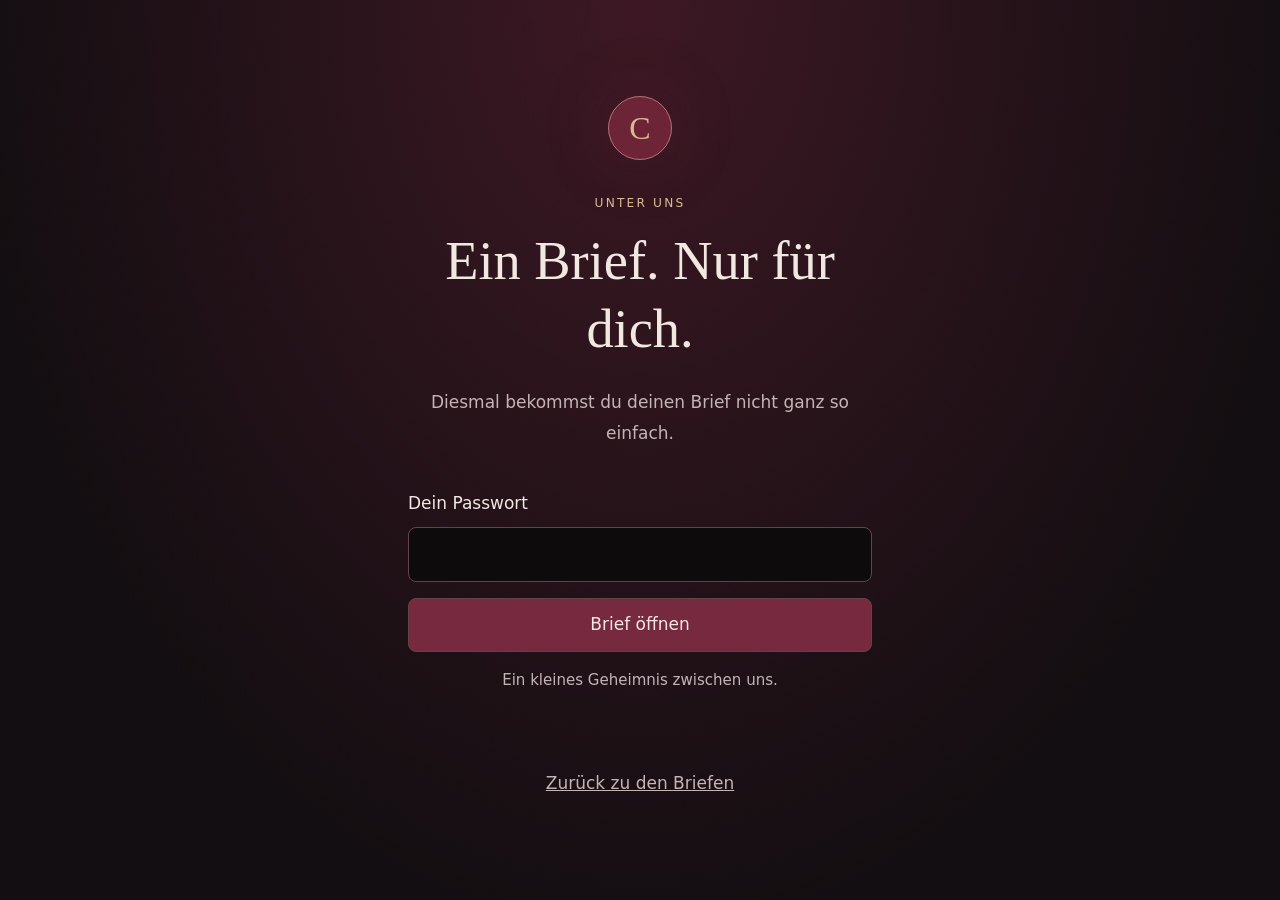
==== letter/private/index.html @ f63b14c3 "29.09 und preperation for Spicy Letter." ====
<!doctype html>
<html lang="de">
<head>
  <meta charset="utf-8">
  <meta name="viewport" content="width=device-width, initial-scale=1">
  <meta name="robots" content="noindex, nofollow, noarchive">
  <meta name="referrer" content="no-referrer">
  <meta name="theme-color" content="#130e11">
  <meta http-equiv="Content-Security-Policy" content="default-src 'none'; script-src 'self'; style-src 'self'; connect-src 'self'; img-src blob:; base-uri 'none'; form-action 'none'; object-src 'none'">
  <title>Ein Brief</title>
  <link rel="stylesheet" href="./private.css">
  <script type="module" src="./private.js"></script>
</head>
<body>
  <main>
    <section id="gate" class="gate" aria-labelledby="gate-title">
      <div class="seal" aria-hidden="true">C</div>
      <p class="eyebrow">Unter uns</p>
      <h1 id="gate-title">Ein Brief. Nur für dich.</h1>
      <p class="muted">Diesmal bekommst du deinen Brief nicht ganz so einfach.</p>
      <form id="unlock-form">
        <label for="password">Dein Passwort</label>
        <input id="password" name="password" type="password" autocomplete="off" autocapitalize="none" spellcheck="false" required maxlength="1024" aria-describedby="status">
        <button id="open" type="submit" disabled>Brief öffnen</button>
      </form>
      <p id="status" role="status" aria-live="polite">Der Umschlag wird vorbereitet …</p>
      <div id="hints"></div>
      <a class="back" href="../../">Zurück zu den Briefen</a>
    </section>
    <section id="reader" hidden aria-label="Geöffneter Brief">
      <div class="toolbar"><span class="eyebrow">Nur für dich</span><button id="lock" class="secondary" type="button">Brief schließen</button></div>
      <article id="letter"></article>
      <p class="endmark" aria-hidden="true">✦</p>
    </section>
  </main>
  <noscript>Bitte aktiviere JavaScript, um den verschlüsselten Brief zu öffnen.</noscript>
</body>
</html>
---- letter/private/private.css ----
:root { color-scheme: dark; --bg: #130e11; --text: #f1e8e2; --muted: #c3b4b6; --gold: #d9bb93; --line: #62434a; }
* { box-sizing: border-box; }
[hidden] { display: none !important; }
html { min-height: 100%; scroll-behavior: smooth; }
body { margin: 0; background: radial-gradient(ellipse at 50% 0, #3d1824, transparent 42rem), var(--bg); color: var(--text); font-family: system-ui, sans-serif; font-size: 1.0625rem; line-height: 1.85; }
main { width: min(100% - 2rem, 43rem); margin: auto; padding: clamp(2rem, 8vw, 6rem) 0; }
.gate { max-width: 29rem; margin: auto; text-align: center; }
.seal { display: grid; place-items: center; width: 4rem; height: 4rem; margin: 0 auto 2rem; border: 1px solid #b3727b; border-radius: 50%; background: #6d2437; color: var(--gold); font: 2rem Georgia, serif; box-shadow: 0 0 4rem #78233b40; }
h1, h2, h3 { font-family: "Palatino Linotype", Georgia, serif; font-weight: 400; line-height: 1.25; overflow-wrap: anywhere; }
h1 { font-size: clamp(2.1rem, 7vw, 3.4rem); margin: .5rem 0 1.5rem; }
h2 { font-size: clamp(1.8rem, 6vw, 2.6rem); }
.eyebrow { color: var(--gold); font-size: .76rem; letter-spacing: .18em; text-transform: uppercase; }
.muted, .back, figcaption { color: var(--muted); }
form { margin-top: 2.4rem; text-align: left; }
label { display: block; margin-bottom: .5rem; }
input, button { font: inherit; min-height: 48px; border: 1px solid var(--line); border-radius: .5rem; }
input { width: 100%; min-width: 0; padding: .65rem .9rem; background: #0e0b0d; color: var(--text); }
button { padding: .65rem 1rem; background: #772940; color: var(--text); cursor: pointer; }
form button { width: 100%; margin-top: 1rem; }
button:hover { background: #91334d; }
button:disabled { opacity: .6; cursor: wait; }
:focus-visible { outline: 3px solid var(--gold); outline-offset: 5px; }
#status { min-height: 3.6em; font-size: .94rem; color: var(--muted); }
details { text-align: left; border-top: 1px solid var(--line); padding: .6rem 0; }
summary { cursor: pointer; padding: .3rem; color: var(--gold); }
.back { display: inline-block; margin-top: 2rem; }
.toolbar { display: flex; align-items: center; justify-content: space-between; flex-wrap: wrap; gap: 1rem; margin-bottom: 3rem; }
.secondary { background: #24181e; }
.chapter { margin-top: 4rem; padding-top: 2rem; border-top: 1px solid var(--line); }
.copy { white-space: pre-wrap; overflow-wrap: anywhere; margin: 1.4rem 0; }
figure { margin: 2.5rem auto; max-width: 30rem; }
figure img { display: block; width: 100%; height: auto; border-radius: .5rem; }
figure button { width: 100%; margin-top: .7rem; }
figcaption { font-size: .9rem; margin: .6rem 0; }
.private-audio { margin: 2.5rem 0; padding: 1.1rem; border: 1px solid var(--line); border-radius: .5rem; background: #1c1217; }
.private-audio button, .private-audio audio { width: 100%; }
.audio-caption { margin: .8rem 0 0; color: var(--muted); font-size: .9rem; }
.endmark { text-align: center; color: var(--gold); margin-top: 4rem; }
#reader { animation: appear .7s ease both; }
@keyframes appear { from { opacity: 0; transform: translateY(8px); } to { opacity: 1; transform: translateY(0); } }
@media (prefers-reduced-motion: reduce) { html { scroll-behavior: auto; } #reader { animation: none; } }
@media print { body > * { display: none !important; } }
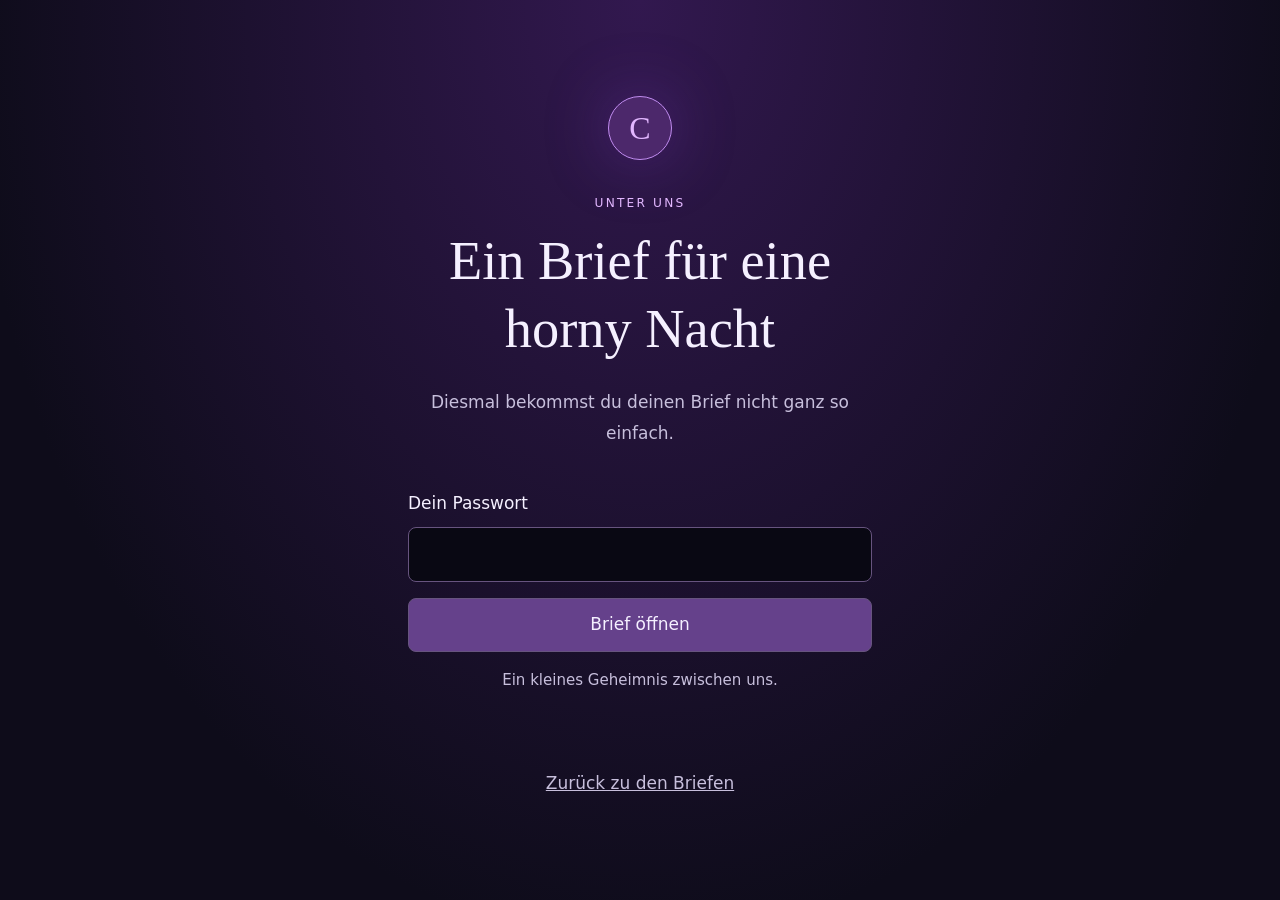
==== commit f8328d56: "02 Oktober" ====
--- a/letter/private/index.html
+++ b/letter/private/index.html
@@ -5,10 +5,10 @@
   <meta name="viewport" content="width=device-width, initial-scale=1">
   <meta name="robots" content="noindex, nofollow, noarchive">
   <meta name="referrer" content="no-referrer">
-  <meta name="theme-color" content="#130e11">
-  <meta http-equiv="Content-Security-Policy" content="default-src 'none'; script-src 'self'; style-src 'self'; connect-src 'self'; img-src blob:; base-uri 'none'; form-action 'none'; object-src 'none'">
+  <meta name="theme-color" content="#0e0c1a">
+  <meta http-equiv="Content-Security-Policy" content="default-src 'none'; script-src 'self'; style-src 'self'; connect-src 'self'; img-src blob:; media-src blob:; base-uri 'none'; form-action 'none'; object-src 'none'">
   <title>Ein Brief</title>
-  <link rel="stylesheet" href="./private.css">
+  <link rel="stylesheet" href="./private.css?v=2026-10-02-v2">
   <script type="module" src="./private.js"></script>
 </head>
 <body>
@@ -16,7 +16,7 @@
     <section id="gate" class="gate" aria-labelledby="gate-title">
       <div class="seal" aria-hidden="true">C</div>
       <p class="eyebrow">Unter uns</p>
-      <h1 id="gate-title">Ein Brief. Nur für dich.</h1>
+      <h1 id="gate-title">Ein Brief für eine horny Nacht</h1>
       <p class="muted">Diesmal bekommst du deinen Brief nicht ganz so einfach.</p>
       <form id="unlock-form">
         <label for="password">Dein Passwort</label>
@@ -25,7 +25,7 @@
       </form>
       <p id="status" role="status" aria-live="polite">Der Umschlag wird vorbereitet …</p>
       <div id="hints"></div>
-      <a class="back" href="../../">Zurück zu den Briefen</a>
+      <a class="back" href="../../index.html">Zurück zu den Briefen</a>
     </section>
     <section id="reader" hidden aria-label="Geöffneter Brief">
       <div class="toolbar"><span class="eyebrow">Nur für dich</span><button id="lock" class="secondary" type="button">Brief schließen</button></div>
--- a/letter/private/private.css
+++ b/letter/private/private.css
@@ -1,11 +1,11 @@
-:root { color-scheme: dark; --bg: #130e11; --text: #f1e8e2; --muted: #c3b4b6; --gold: #d9bb93; --line: #62434a; }
+:root { color-scheme: dark; --bg: #0e0c1a; --text: #f5f0ff; --muted: #c7bfdc; --gold: #e2b7ff; --line: #67547f; }
 * { box-sizing: border-box; }
 [hidden] { display: none !important; }
 html { min-height: 100%; scroll-behavior: smooth; }
-body { margin: 0; background: radial-gradient(ellipse at 50% 0, #3d1824, transparent 42rem), var(--bg); color: var(--text); font-family: system-ui, sans-serif; font-size: 1.0625rem; line-height: 1.85; }
+body { margin: 0; background: radial-gradient(ellipse at 50% 0, #32184f, transparent 42rem), var(--bg); color: var(--text); font-family: system-ui, sans-serif; font-size: 1.0625rem; line-height: 1.85; }
 main { width: min(100% - 2rem, 43rem); margin: auto; padding: clamp(2rem, 8vw, 6rem) 0; }
 .gate { max-width: 29rem; margin: auto; text-align: center; }
-.seal { display: grid; place-items: center; width: 4rem; height: 4rem; margin: 0 auto 2rem; border: 1px solid #b3727b; border-radius: 50%; background: #6d2437; color: var(--gold); font: 2rem Georgia, serif; box-shadow: 0 0 4rem #78233b40; }
+.seal { display: grid; place-items: center; width: 4rem; height: 4rem; margin: 0 auto 2rem; border: 1px solid #c18cf0; border-radius: 50%; background: #4c286b; color: var(--gold); font: 2rem Georgia, serif; box-shadow: 0 0 4rem #7b3dbf66; }
 h1, h2, h3 { font-family: "Palatino Linotype", Georgia, serif; font-weight: 400; line-height: 1.25; overflow-wrap: anywhere; }
 h1 { font-size: clamp(2.1rem, 7vw, 3.4rem); margin: .5rem 0 1.5rem; }
 h2 { font-size: clamp(1.8rem, 6vw, 2.6rem); }
@@ -14,10 +14,10 @@
 form { margin-top: 2.4rem; text-align: left; }
 label { display: block; margin-bottom: .5rem; }
 input, button { font: inherit; min-height: 48px; border: 1px solid var(--line); border-radius: .5rem; }
-input { width: 100%; min-width: 0; padding: .65rem .9rem; background: #0e0b0d; color: var(--text); }
-button { padding: .65rem 1rem; background: #772940; color: var(--text); cursor: pointer; }
+input { width: 100%; min-width: 0; padding: .65rem .9rem; background: #090813; color: var(--text); }
+button { padding: .65rem 1rem; background: #65418b; color: var(--text); cursor: pointer; }
 form button { width: 100%; margin-top: 1rem; }
-button:hover { background: #91334d; }
+button:hover { background: #7e53ad; }
 button:disabled { opacity: .6; cursor: wait; }
 :focus-visible { outline: 3px solid var(--gold); outline-offset: 5px; }
 #status { min-height: 3.6em; font-size: .94rem; color: var(--muted); }
@@ -25,16 +25,17 @@
 summary { cursor: pointer; padding: .3rem; color: var(--gold); }
 .back { display: inline-block; margin-top: 2rem; }
 .toolbar { display: flex; align-items: center; justify-content: space-between; flex-wrap: wrap; gap: 1rem; margin-bottom: 3rem; }
-.secondary { background: #24181e; }
+.secondary { background: #1c172d; }
 .chapter { margin-top: 4rem; padding-top: 2rem; border-top: 1px solid var(--line); }
 .copy { white-space: pre-wrap; overflow-wrap: anywhere; margin: 1.4rem 0; }
 figure { margin: 2.5rem auto; max-width: 30rem; }
 figure img { display: block; width: 100%; height: auto; border-radius: .5rem; }
 figure button { width: 100%; margin-top: .7rem; }
 figcaption { font-size: .9rem; margin: .6rem 0; }
-.private-audio { margin: 2.5rem 0; padding: 1.1rem; border: 1px solid var(--line); border-radius: .5rem; background: #1c1217; }
+.private-audio { margin: 2.5rem 0; padding: 1.1rem; border: 1px solid var(--line); border-radius: .5rem; background: #181326; }
 .private-audio button, .private-audio audio { width: 100%; }
 .audio-caption { margin: .8rem 0 0; color: var(--muted); font-size: .9rem; }
+.audio-status { margin: .8rem 0 0; color: var(--muted); font-size: .9rem; }
 .endmark { text-align: center; color: var(--gold); margin-top: 4rem; }
 #reader { animation: appear .7s ease both; }
 @keyframes appear { from { opacity: 0; transform: translateY(8px); } to { opacity: 1; transform: translateY(0); } }
